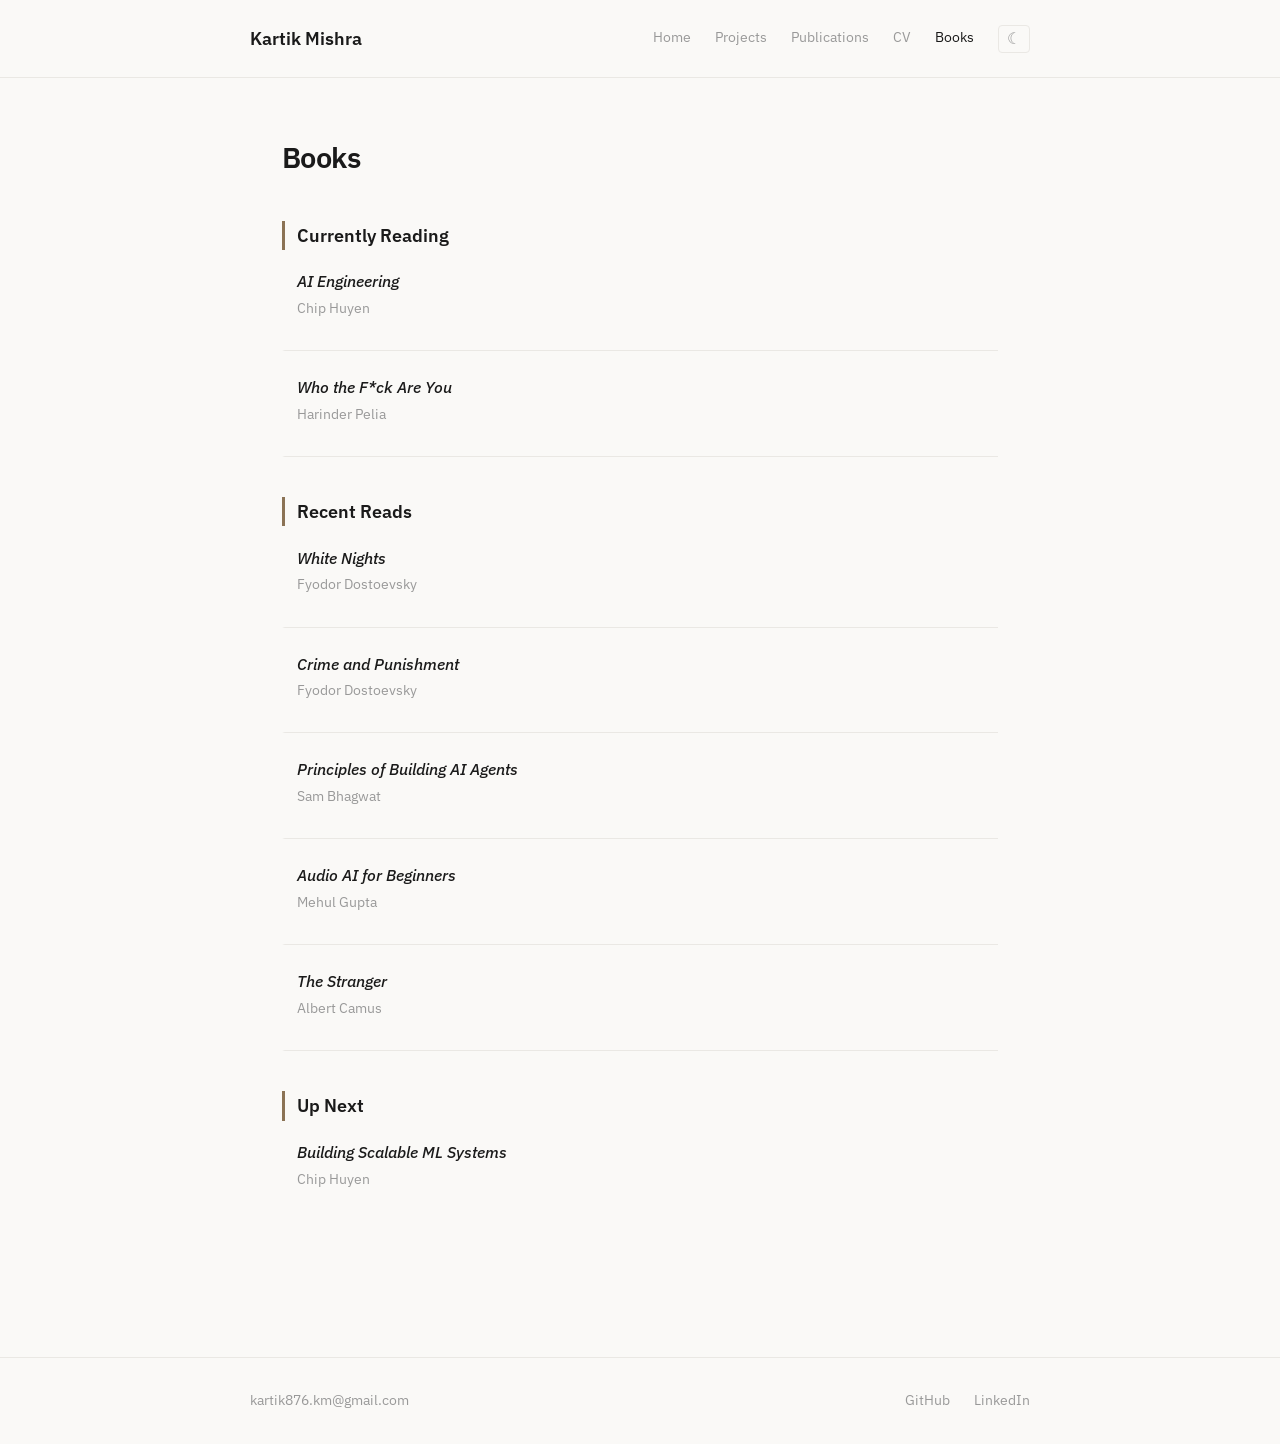
==== books.html @ c2f08d35 "Rebuild portfolio with Paper theme — minimal, clean design - Redesigned all pages with Paper theme (" ====
<!DOCTYPE html>
<html lang="en">
<head>
  <meta charset="UTF-8">
  <meta name="viewport" content="width=device-width, initial-scale=1.0">
  <title>Books - Kartik Mishra</title>
  <link rel="stylesheet" href="css/style.css">
  <link rel="preconnect" href="https://fonts.googleapis.com">
  <link rel="preconnect" href="https://fonts.gstatic.com" crossorigin>
  <link href="https://fonts.googleapis.com/css2?family=IBM+Plex+Sans:wght@300;400;500;600&display=swap" rel="stylesheet">
  <script src="js/main.js"></script>
</head>
<body>
  <header>
    <div class="header-content">
      <a href="index.html" class="logo">Kartik Mishra</a>
      <nav>
        <a href="index.html">Home</a>
        <a href="projects.html">Projects</a>
        <a href="publications.html">Publications</a>
        <a href="cv.html">CV</a>
        <a href="books.html" class="active">Books</a>
        <button class="theme-toggle" aria-label="Toggle dark mode"></button>
      </nav>
    </div>
  </header>

  <div class="container">
    <h1>Books</h1>

    <h2>Currently Reading</h2>
    <div class="book">
      <h3>AI Engineering</h3>
      <div class="author">Chip Huyen</div>
    </div>
    <div class="book">
      <h3>Who the F*ck Are You</h3>
      <div class="author">Harinder Pelia</div>
    </div>

    <h2>Recent Reads</h2>
    <div class="book">
      <h3>White Nights</h3>
      <div class="author">Fyodor Dostoevsky</div>
    </div>
    <div class="book">
      <h3>Crime and Punishment</h3>
      <div class="author">Fyodor Dostoevsky</div>
    </div>
    <div class="book">
      <h3>Principles of Building AI Agents</h3>
      <div class="author">Sam Bhagwat</div>
    </div>
    <div class="book">
      <h3>Audio AI for Beginners</h3>
      <div class="author">Mehul Gupta</div>
    </div>
    <div class="book">
      <h3>The Stranger</h3>
      <div class="author">Albert Camus</div>
    </div>

    <h2>Up Next</h2>
    <div class="book">
      <h3>Building Scalable ML Systems</h3>
      <div class="author">Chip Huyen</div>
    </div>
  </div>

  <footer>
    <div class="footer-content">
      <span>kartik876.km@gmail.com</span>
      <div class="footer-links">
        <a href="https://github.com/karmishhh/" target="_blank">GitHub</a>
        <a href="https://www.linkedin.com/in/kartik-mishra99/" target="_blank">LinkedIn</a>
      </div>
    </div>
  </footer>
</body>
</html>
---- css/style.css ----
/* ===== Paper Theme ===== */

:root {
  --bg: #faf9f7;
  --text: #1a1a1a;
  --text-secondary: #555;
  --text-muted: #999;
  --border: #eae8e4;
  --accent: #8b7355;
  --max-width: 780px;
}

[data-theme="dark"] {
  --bg: #1a1a1a;
  --text: #e0ddd8;
  --text-secondary: #aaa;
  --text-muted: #777;
  --border: #2e2e2e;
  --accent: #c4a882;
}

/* Reset */
*, *::before, *::after {
  margin: 0;
  padding: 0;
  box-sizing: border-box;
}

/* Base */
body {
  font-family: 'IBM Plex Sans', 'Inter', -apple-system, BlinkMacSystemFont, sans-serif;
  font-size: 16px;
  line-height: 1.6;
  color: var(--text);
  background: var(--bg);
  -webkit-font-smoothing: antialiased;
  transition: background 0.3s, color 0.3s;
}

/* Page transition */
.container {
  animation: fadeIn 0.4s ease-out;
}

@keyframes fadeIn {
  from { opacity: 0; transform: translateY(8px); }
  to { opacity: 1; transform: translateY(0); }
}

a {
  color: var(--text);
  text-decoration: underline;
  text-underline-offset: 3px;
  text-decoration-color: var(--border);
  transition: text-decoration-color 0.2s;
}

a:hover {
  text-decoration-color: var(--text);
}

/* Dark mode toggle */
.theme-toggle {
  background: none;
  border: 1px solid var(--border);
  color: var(--text-muted);
  cursor: pointer;
  font-size: 1rem;
  padding: 0.3rem 0.5rem;
  border-radius: 4px;
  line-height: 1;
  transition: all 0.2s;
}

.theme-toggle:hover {
  color: var(--text);
  border-color: var(--text-muted);
}

/* Header */
header {
  border-bottom: 1px solid var(--border);
  padding: 1.5rem 2rem;
  transition: border-color 0.3s;
}

.header-content {
  max-width: var(--max-width);
  margin: 0 auto;
  display: flex;
  justify-content: space-between;
  align-items: center;
}

.logo {
  font-size: 1.15rem;
  font-weight: 600;
  color: var(--text);
  text-decoration: none;
}

nav {
  display: flex;
  gap: 1.5rem;
}

nav a {
  color: var(--text-muted);
  text-decoration: none;
  font-size: 0.9rem;
  font-weight: 400;
  transition: color 0.2s;
}

nav a:hover,
nav a.active {
  color: var(--text);
}

/* Main Content */
.container {
  max-width: var(--max-width);
  margin: 0 auto;
  padding: 3.5rem 2rem 5rem;
}

/* Typography */
/* Hero intro */
.hero-intro {
  display: flex;
  align-items: center;
  gap: 1.5rem;
  margin-bottom: 2rem;
}

.profile-img {
  width: 80px;
  height: 80px;
  border-radius: 50%;
  object-fit: cover;
  filter: grayscale(15%);
  flex-shrink: 0;
  cursor: pointer;
  transition: filter 0.2s;
}

.profile-img:hover {
  filter: grayscale(0%);
}

.hero-intro h1 {
  margin-bottom: 0.15rem;
}

.hero-intro .subtitle {
  margin-bottom: 0;
}

@media (max-width: 600px) {
  .hero-intro {
    gap: 1rem;
  }

  .profile-img {
    width: 64px;
    height: 64px;
  }
}

h1 {
  font-size: 1.8rem;
  font-weight: 600;
  letter-spacing: -0.02em;
  margin-bottom: 0.4rem;
}

h2 {
  font-size: 1.15rem;
  font-weight: 600;
  margin-top: 2.5rem;
  margin-bottom: 1.2rem;
  color: var(--text);
  padding-left: 0.75rem;
  border-left: 3px solid var(--accent);
}

h3 {
  font-size: 1rem;
  font-weight: 500;
  margin-bottom: 0.2rem;
}

p {
  color: var(--text-secondary);
  font-size: 0.95rem;
  line-height: 1.75;
  margin-bottom: 1rem;
  max-width: 65ch;
}

.subtitle {
  font-size: 0.95rem;
  color: var(--text-muted);
  margin-bottom: 2rem;
  font-weight: 400;
}

/* Sections */
section {
  margin-bottom: 2rem;
}

/* Items (projects, publications, cv entries, books) */
.item {
  margin-bottom: 1.5rem;
  padding: 1rem;
  padding-left: 1rem;
  border-bottom: 1px solid var(--border);
  border-radius: 4px;
  transition: background 0.2s, border-left 0.2s;
  border-left: 3px solid transparent;
}

.item:hover {
  background: rgba(139, 115, 85, 0.04);
  border-left-color: var(--accent);
}

[data-theme="dark"] .item:hover {
  background: rgba(196, 168, 130, 0.06);
}

.item:last-child {
  border-bottom: none;
}

.item h3 a {
  text-decoration-color: #ccc;
}

.item h3 a:hover {
  text-decoration-color: var(--text);
}

.meta {
  font-size: 0.85rem;
  color: var(--text-muted);
  margin-bottom: 0.4rem;
}

.item p {
  font-size: 0.9rem;
  margin-bottom: 0;
}

.item-links {
  margin-top: 0.5rem;
  display: flex;
  gap: 1rem;
}

.item-links a {
  font-size: 0.85rem;
  color: var(--text-secondary);
}

/* Button */
.btn {
  display: inline-block;
  padding: 0.5rem 1.2rem;
  border: 1px solid #ccc;
  color: var(--text);
  text-decoration: none;
  font-size: 0.85rem;
  font-weight: 500;
  border-radius: 4px;
  transition: all 0.2s;
}

.btn:hover {
  background: var(--text);
  color: var(--bg);
  border-color: var(--text);
}

/* CV specifics */
.cv-section {
  margin-bottom: 2.5rem;
}

.cv-item {
  margin-bottom: 2rem;
}

.cv-item h3 {
  font-weight: 600;
}

.cv-item .institution {
  font-size: 0.9rem;
  color: var(--text-secondary);
  font-weight: 500;
}

.cv-item .date {
  font-size: 0.85rem;
  color: var(--text-muted);
  margin-bottom: 0.5rem;
}

.cv-item ul {
  padding-left: 1.2rem;
  margin-top: 0.4rem;
}

.cv-item li {
  font-size: 0.9rem;
  color: var(--text-secondary);
  margin-bottom: 0.3rem;
  line-height: 1.6;
}

.skills p {
  font-size: 0.9rem;
  margin-bottom: 0.5rem;
}

.skills strong {
  color: var(--text);
  font-weight: 500;
}

/* Books */
.book {
  margin-bottom: 1.5rem;
  padding-bottom: 1.5rem;
  border-bottom: 1px solid var(--border);
}

.book:last-child {
  border-bottom: none;
}

.book h3 {
  font-style: italic;
  font-weight: 500;
}

.book .author {
  font-size: 0.85rem;
  color: var(--text-muted);
  margin-bottom: 0.4rem;
}

.book p {
  font-size: 0.9rem;
  margin-bottom: 0;
}

/* Hobbies list */
.hobbies-list {
  list-style: none;
  padding: 0;
}

.hobbies-list li {
  font-size: 0.95rem;
  color: var(--text-secondary);
  margin-bottom: 0.75rem;
  padding-bottom: 0.75rem;
  border-bottom: 1px solid var(--border);
  line-height: 1.6;
}

.hobbies-list li:last-child {
  border-bottom: none;
}

.hobbies-list strong {
  color: var(--text);
  font-weight: 500;
}

/* Book hover */
.book {
  transition: border-left 0.2s, padding-left 0.2s;
  border-left: 3px solid transparent;
  padding-left: 0.75rem;
}

.book:hover {
  border-left-color: var(--accent);
}

/* Hobbies hover */
.hobbies-list li {
  transition: padding-left 0.2s, border-left 0.2s;
  border-left: 3px solid transparent;
  padding-left: 0.75rem;
}

.hobbies-list li:hover {
  border-left-color: var(--accent);
}

/* Lightbox */
.lightbox {
  display: none;
  position: fixed;
  inset: 0;
  z-index: 9999;
  background: rgba(0, 0, 0, 0.85);
  align-items: center;
  justify-content: center;
  cursor: pointer;
  opacity: 0;
  transition: opacity 0.3s;
}

.lightbox.active {
  display: flex;
  opacity: 1;
}

.lightbox img {
  max-width: 90vw;
  max-height: 90vh;
  border-radius: 8px;
  object-fit: contain;
}

/* Footer */
footer {
  border-top: 1px solid var(--border);
  padding: 2rem;
  margin-top: 2rem;
  transition: border-color 0.3s;
}

.footer-content {
  max-width: var(--max-width);
  margin: 0 auto;
  display: flex;
  justify-content: space-between;
  align-items: center;
  font-size: 0.85rem;
  color: var(--text-muted);
}

.footer-links {
  display: flex;
  gap: 1.5rem;
}

.footer-links a {
  color: var(--text-muted);
  text-decoration: none;
  transition: color 0.2s;
}

.footer-links a:hover {
  color: var(--text);
}

/* Responsive */
@media (max-width: 768px) {
  header {
    padding: 1.2rem 1.5rem;
  }

  .header-content {
    flex-direction: column;
    gap: 0.75rem;
    text-align: center;
  }

  nav {
    gap: 0.6rem 1rem;
    flex-wrap: wrap;
    justify-content: center;
  }

  nav a {
    font-size: 0.85rem;
  }

  .theme-toggle {
    font-size: 0.9rem;
    padding: 0.2rem 0.4rem;
  }

  .container {
    padding: 2rem 1.25rem 3rem;
  }

  h1 {
    font-size: 1.4rem;
  }

  h2 {
    font-size: 1.05rem;
    margin-top: 2rem;
  }

  p {
    font-size: 0.9rem;
  }

  .hero-intro {
    gap: 1rem;
  }

  .profile-img {
    width: 64px;
    height: 64px;
  }

  .item {
    padding: 0.75rem;
  }

  .footer-content {
    flex-direction: column;
    gap: 0.75rem;
    text-align: center;
  }

  .lightbox img {
    max-width: 95vw;
    max-height: 85vh;
    border-radius: 4px;
  }
}
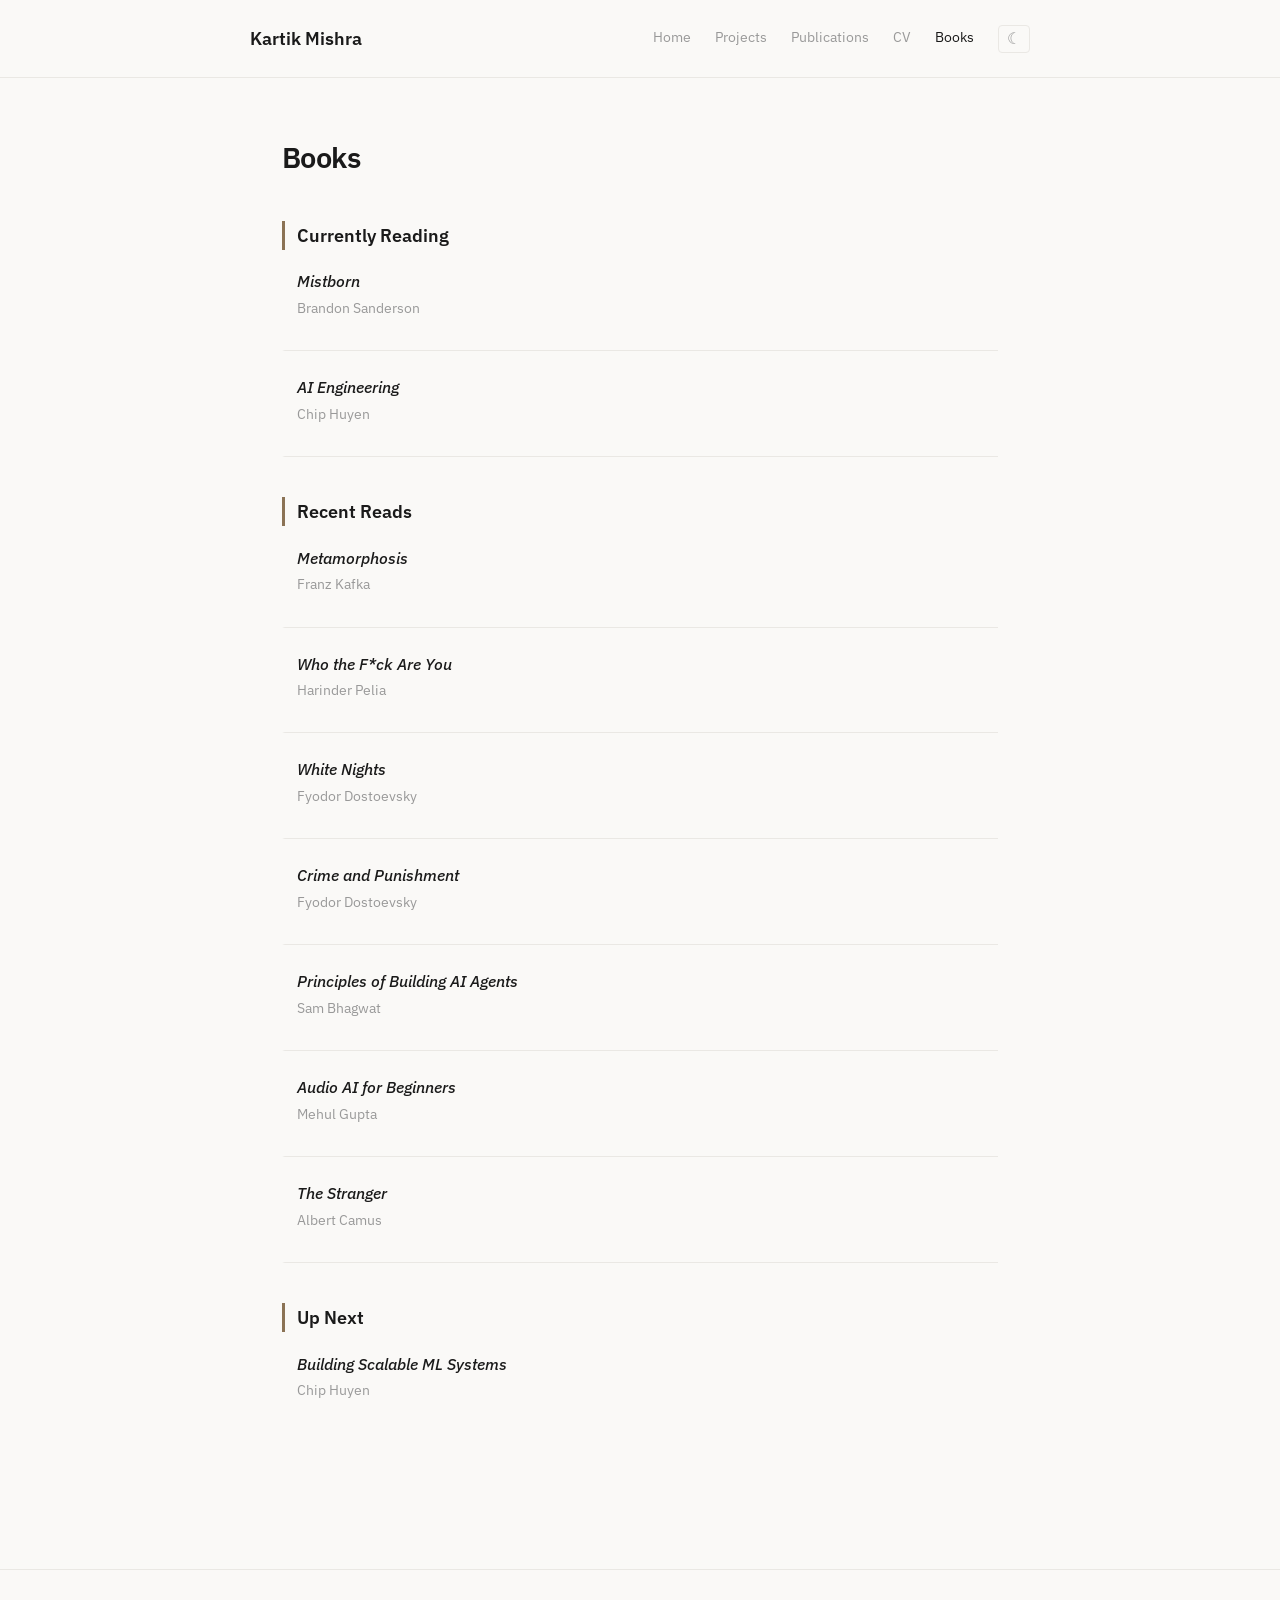
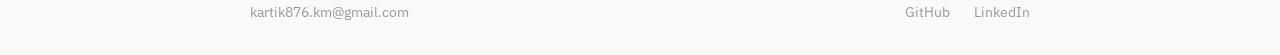
==== commit bec09817: "moreee changes" ====
--- a/books.html
+++ b/books.html
@@ -8,6 +8,7 @@
   <link rel="preconnect" href="https://fonts.googleapis.com">
   <link rel="preconnect" href="https://fonts.gstatic.com" crossorigin>
   <link href="https://fonts.googleapis.com/css2?family=IBM+Plex+Sans:wght@300;400;500;600&display=swap" rel="stylesheet">
+  <link rel="icon" type="image/png" href="images/portfolio.png">
   <script src="js/main.js"></script>
 </head>
 <body>
@@ -30,15 +31,24 @@
 
     <h2>Currently Reading</h2>
     <div class="book">
+      <h3>Mistborn</h3>
+      <div class="author">Brandon Sanderson</div>
+    </div>
+    <div class="book">
       <h3>AI Engineering</h3>
       <div class="author">Chip Huyen</div>
+    </div>
+
+
+    <h2>Recent Reads</h2>
+    <div class="book">
+      <h3>Metamorphosis</h3>
+      <div class="author">Franz Kafka</div>
     </div>
     <div class="book">
       <h3>Who the F*ck Are You</h3>
       <div class="author">Harinder Pelia</div>
     </div>
-
-    <h2>Recent Reads</h2>
     <div class="book">
       <h3>White Nights</h3>
       <div class="author">Fyodor Dostoevsky</div>
--- a/css/style.css
+++ b/css/style.css
@@ -300,6 +300,12 @@
   font-size: 0.9rem;
   color: var(--text-secondary);
   font-weight: 500;
+}
+
+.cv-item .company-desc {
+  font-size: 0.9rem;
+  color: var(--text-secondary);
+  font-style: italic;
 }
 
 .cv-item .date {
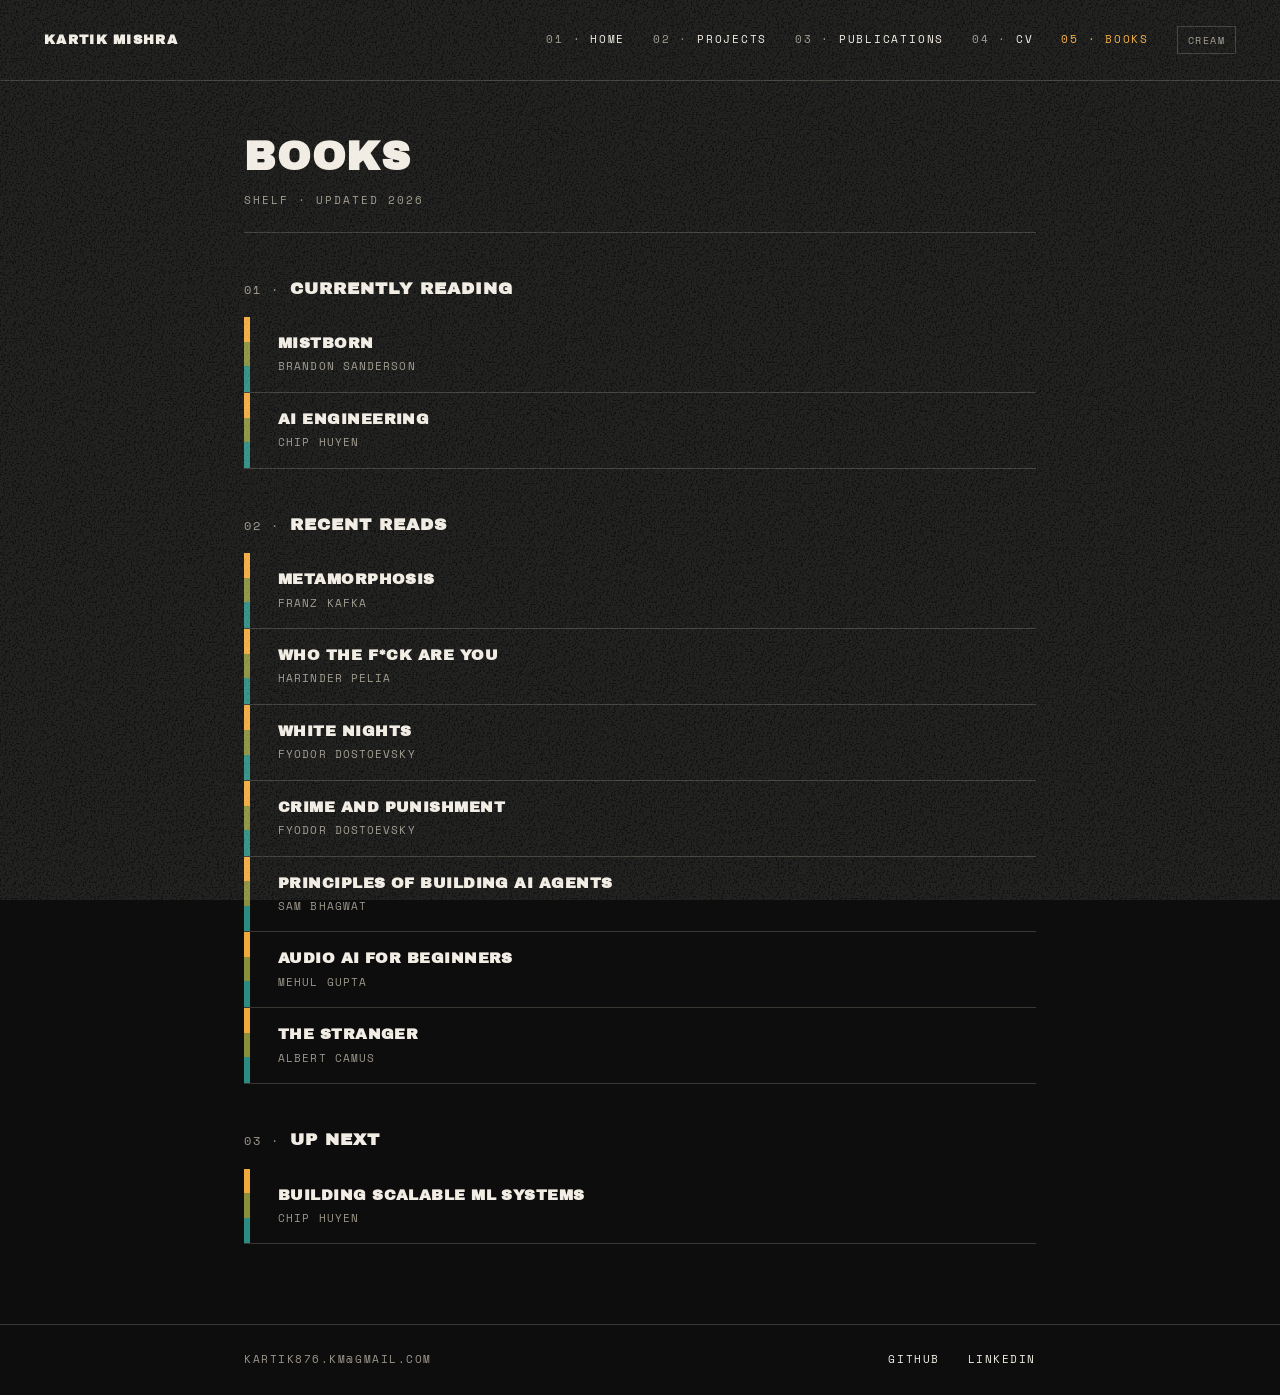
==== commit 066fb0b2: "Redesign site: warm-black analog theme with waveform masthead Rebuild the visual system around a war" ====
--- a/books.html
+++ b/books.html
@@ -4,10 +4,11 @@
   <meta charset="UTF-8">
   <meta name="viewport" content="width=device-width, initial-scale=1.0">
   <title>Books - Kartik Mishra</title>
+  <meta name="theme-color" content="#0D0D0D">
   <link rel="stylesheet" href="css/style.css">
   <link rel="preconnect" href="https://fonts.googleapis.com">
   <link rel="preconnect" href="https://fonts.gstatic.com" crossorigin>
-  <link href="https://fonts.googleapis.com/css2?family=IBM+Plex+Sans:wght@300;400;500;600&display=swap" rel="stylesheet">
+  <link href="https://fonts.googleapis.com/css2?family=Archivo+Black&family=IBM+Plex+Mono:ital,wght@0,400;0,500;0,600;0,700;1,400&family=Space+Mono:wght@400;700&display=swap" rel="stylesheet">
   <link rel="icon" type="image/png" href="images/portfolio.png">
   <script src="js/main.js"></script>
 </head>
@@ -21,13 +22,16 @@
         <a href="publications.html">Publications</a>
         <a href="cv.html">CV</a>
         <a href="books.html" class="active">Books</a>
-        <button class="theme-toggle" aria-label="Toggle dark mode"></button>
+        <button class="theme-toggle" aria-label="Toggle colour scheme"></button>
       </nav>
     </div>
   </header>
 
   <div class="container">
-    <h1>Books</h1>
+    <div class="page-head">
+      <h1>Books</h1>
+      <div class="subtitle">Shelf &middot; updated 2026</div>
+    </div>
 
     <h2>Currently Reading</h2>
     <div class="book">
@@ -38,7 +42,6 @@
       <h3>AI Engineering</h3>
       <div class="author">Chip Huyen</div>
     </div>
-
 
     <h2>Recent Reads</h2>
     <div class="book">
@@ -86,5 +89,7 @@
       </div>
     </div>
   </footer>
+
+  <div class="grain" aria-hidden="true"></div>
 </body>
 </html>
--- a/css/style.css
+++ b/css/style.css
@@ -1,22 +1,41 @@
-/* ===== Paper Theme ===== */
+/* ===== Analog print theme ===== */
 
 :root {
-  --bg: #faf9f7;
-  --text: #1a1a1a;
-  --text-secondary: #555;
-  --text-muted: #999;
-  --border: #eae8e4;
-  --accent: #8b7355;
-  --max-width: 780px;
-}
-
-[data-theme="dark"] {
-  --bg: #1a1a1a;
-  --text: #e0ddd8;
-  --text-secondary: #aaa;
-  --text-muted: #777;
-  --border: #2e2e2e;
-  --accent: #c4a882;
+  /* Stripe band */
+  --stripe-orange: #e86a2b;
+  --stripe-red: #d93a2b;
+  --stripe-amber: #f2a93b;
+  --stripe-olive: #8a8f3c;
+  --stripe-teal: #2a8c82;
+
+  /* Type */
+  --font-display: "Archivo Black", "Orbitron", "Michroma", sans-serif;
+  --font-body: "IBM Plex Mono", "Courier New", monospace;
+  --font-mono: "Space Mono", "Courier New", monospace;
+
+  /* Ground — warm black */
+  --ground: #0d0d0d;
+  --panel: #1a1a18;
+  --ink: #f2ede4;
+  --ink-2: #9c968a;
+  --hairline: #3a3733;
+  --link: #f2a93b;
+  --link-hover: #e86a2b;
+
+  --grain-opacity: 0.09;
+  --max-width: 880px;
+}
+
+[data-theme="light"] {
+  --ground: #f2ede4;
+  --panel: #ece5d8;
+  --ink: #0d0d0d;
+  --ink-2: #6e685d;
+  --hairline: #c2baa9;
+  --link: #d93a2b;
+  --link-hover: #e86a2b;
+
+  --grain-opacity: 0.04;
 }
 
 /* Reset */
@@ -26,401 +45,788 @@
   box-sizing: border-box;
 }
 
-/* Base */
+html {
+  background: var(--ground);
+}
+
 body {
-  font-family: 'IBM Plex Sans', 'Inter', -apple-system, BlinkMacSystemFont, sans-serif;
+  position: relative;
+  min-height: 100vh;
+  background: var(--ground);
+  color: var(--ink);
+  font-family: var(--font-body);
   font-size: 16px;
   line-height: 1.6;
-  color: var(--text);
-  background: var(--bg);
   -webkit-font-smoothing: antialiased;
-  transition: background 0.3s, color 0.3s;
-}
-
-/* Page transition */
-.container {
-  animation: fadeIn 0.4s ease-out;
-}
-
-@keyframes fadeIn {
-  from { opacity: 0; transform: translateY(8px); }
-  to { opacity: 1; transform: translateY(0); }
 }
 
 a {
-  color: var(--text);
-  text-decoration: underline;
-  text-underline-offset: 3px;
-  text-decoration-color: var(--border);
-  transition: text-decoration-color 0.2s;
+  color: var(--link);
+  text-decoration: none;
+  transition: color 0.12s steps(2);
 }
 
 a:hover {
-  text-decoration-color: var(--text);
-}
-
-/* Dark mode toggle */
-.theme-toggle {
-  background: none;
-  border: 1px solid var(--border);
-  color: var(--text-muted);
-  cursor: pointer;
-  font-size: 1rem;
-  padding: 0.3rem 0.5rem;
-  border-radius: 4px;
-  line-height: 1;
-  transition: all 0.2s;
-}
-
-.theme-toggle:hover {
-  color: var(--text);
-  border-color: var(--text-muted);
-}
-
-/* Header */
+  color: var(--link-hover);
+}
+
+/* ===== Film grain ===== */
+.grain {
+  position: fixed;
+  inset: 0;
+  z-index: 40;
+  pointer-events: none;
+  opacity: var(--grain-opacity);
+  background-image:
+    url("data:image/svg+xml,%3Csvg xmlns='http://www.w3.org/2000/svg' width='280' height='280'%3E%3Cfilter id='s'%3E%3CfeTurbulence type='fractalNoise' baseFrequency='0.55' numOctaves='2' stitchTiles='stitch'/%3E%3CfeColorMatrix values='0 0 0 0 1  0 0 0 0 0.97  0 0 0 0 0.9  4 4 4 -9.5 0'/%3E%3C/filter%3E%3Crect width='100%25' height='100%25' filter='url(%23s)'/%3E%3C/svg%3E"),
+    url("data:image/svg+xml,%3Csvg xmlns='http://www.w3.org/2000/svg' width='220' height='220'%3E%3Cfilter id='n'%3E%3CfeTurbulence type='fractalNoise' baseFrequency='0.9' numOctaves='2' stitchTiles='stitch'/%3E%3C/filter%3E%3Crect width='100%25' height='100%25' filter='url(%23n)'/%3E%3C/svg%3E");
+  animation: static 0.9s steps(1) infinite;
+}
+
+@keyframes static {
+  0%   { background-position: 0 0, 0 0; }
+  12%  { background-position: -140px 90px, 60px -40px; }
+  25%  { background-position: 90px -160px, -110px 70px; }
+  37%  { background-position: -60px -70px, 130px 110px; }
+  50%  { background-position: 170px 40px, -50px -130px; }
+  62%  { background-position: -100px 150px, 90px 30px; }
+  75%  { background-position: 40px -110px, -140px -80px; }
+  87%  { background-position: -170px -30px, 30px 140px; }
+}
+
+@media (prefers-reduced-motion: reduce) {
+  .grain { animation: none; }
+}
+
+/* ===== Header / nav ===== */
 header {
-  border-bottom: 1px solid var(--border);
-  padding: 1.5rem 2rem;
-  transition: border-color 0.3s;
+  border-bottom: 1px solid var(--hairline);
 }
 
 .header-content {
-  max-width: var(--max-width);
-  margin: 0 auto;
   display: flex;
   justify-content: space-between;
   align-items: center;
+  gap: 32px;
+  padding: 26px 44px;
+  font-family: var(--font-mono);
+  font-size: 11px;
+  letter-spacing: 0.16em;
+  text-transform: uppercase;
 }
 
 .logo {
-  font-size: 1.15rem;
-  font-weight: 600;
-  color: var(--text);
-  text-decoration: none;
-}
-
-nav {
+  color: var(--ink);
+  font-family: var(--font-display);
+  font-size: 13px;
+  font-weight: 800;
+  letter-spacing: 0.1em;
+  text-transform: uppercase;
+  white-space: nowrap;
+}
+
+.logo:hover {
+  color: var(--link-hover);
+}
+
+.header-content nav {
   display: flex;
-  gap: 1.5rem;
-}
-
-nav a {
-  color: var(--text-muted);
-  text-decoration: none;
-  font-size: 0.9rem;
-  font-weight: 400;
-  transition: color 0.2s;
-}
-
-nav a:hover,
-nav a.active {
-  color: var(--text);
-}
-
-/* Main Content */
+  align-items: center;
+  gap: 28px;
+  counter-reset: navitem;
+}
+
+.header-content nav a {
+  color: var(--ink);
+  white-space: nowrap;
+}
+
+.header-content nav a::before {
+  counter-increment: navitem;
+  content: counter(navitem, decimal-leading-zero) "\00a0\00b7\00a0";
+  color: var(--ink-2);
+}
+
+.header-content nav a:hover,
+.header-content nav a.active {
+  color: var(--link);
+}
+
+.header-content nav a.active::before {
+  color: var(--link);
+}
+
+/* Theme toggle */
+.theme-toggle {
+  min-height: 28px;
+  padding: 0 10px;
+  border: 1px solid var(--hairline);
+  background: transparent;
+  color: var(--ink-2);
+  font-family: var(--font-mono);
+  font-size: 10px;
+  letter-spacing: 0.14em;
+  text-transform: uppercase;
+  cursor: pointer;
+  transition: background 0.12s steps(2), color 0.12s steps(2), border-color 0.12s steps(2);
+}
+
+.theme-toggle:hover {
+  background: var(--stripe-orange);
+  border-color: var(--stripe-orange);
+  color: #0d0d0d;
+}
+
+/* ===== Container ===== */
 .container {
   max-width: var(--max-width);
   margin: 0 auto;
-  padding: 3.5rem 2rem 5rem;
-}
-
-/* Typography */
-/* Hero intro */
-.hero-intro {
+  padding: 54px 44px 80px;
+  counter-reset: section;
+  animation: fadeIn 0.4s steps(6);
+}
+
+@keyframes fadeIn {
+  from { opacity: 0; }
+  to   { opacity: 1; }
+}
+
+/* ===== Home: masthead ===== */
+.masthead {
+  margin-bottom: 52px;
+}
+
+.masthead__top {
   display: flex;
+  justify-content: space-between;
+  align-items: flex-end;
+  gap: 32px;
+  margin-bottom: 26px;
+}
+
+.masthead h1 {
+  font-size: clamp(44px, 7.4vw, 88px);
+  line-height: 0.92;
+  letter-spacing: 0.01em;
+}
+
+/* Photo as a halftoned contact-sheet plate */
+.plate {
+  position: relative;
+  flex: none;
+  width: 146px;
+  height: 146px;
+  overflow: hidden;
+  border: 1px solid var(--hairline);
+  background: var(--panel);
+  transition: border-color 0.12s steps(2);
+}
+
+.plate:hover {
+  border-color: var(--stripe-orange);
+}
+
+.profile-img {
+  display: block;
+  width: 100%;
+  height: 100%;
+  object-fit: cover;
+  cursor: pointer;
+  filter: grayscale(1) contrast(1.15);
+  transition: filter 0.12s steps(2);
+}
+
+.plate:hover .profile-img {
+  filter: grayscale(0) contrast(1.05);
+}
+
+.plate__halftone {
+  position: absolute;
+  inset: 0;
+  pointer-events: none;
+  opacity: 0.26;
+  background-image: radial-gradient(var(--ground) 24%, transparent 25%);
+  background-size: 5px 5px;
+}
+
+/* Speech waveform — amplitude mapped to the palette */
+.wave {
+  position: relative;
+  height: 108px;
+  border-top: 1px solid var(--hairline);
+  border-bottom: 1px solid var(--hairline);
+  overflow: hidden;
+}
+
+.wave svg {
+  display: block;
+  width: 100%;
+  height: 100%;
+}
+
+.wave__head {
+  position: absolute;
+  top: 0;
+  bottom: 0;
+  width: 1px;
+  background: var(--ink);
+  opacity: 0.55;
+  animation: scrub 9s steps(56) infinite;
+}
+
+.wave__head::before {
+  content: "";
+  position: absolute;
+  top: 0;
+  left: -3px;
+  border-left: 3.5px solid transparent;
+  border-right: 3.5px solid transparent;
+  border-top: 5px solid var(--ink);
+}
+
+@keyframes scrub {
+  from { left: 0; }
+  to   { left: 100%; }
+}
+
+@media (prefers-reduced-motion: reduce) {
+  .wave__head { animation: none; left: 32%; }
+}
+
+.wave__caption {
+  display: flex;
+  flex-wrap: wrap;
+  justify-content: space-between;
+  gap: 6px 24px;
+  margin-top: 10px;
+  font-family: var(--font-mono);
+  font-size: 10px;
+  letter-spacing: 0.16em;
+  text-transform: uppercase;
+  color: var(--ink-2);
+}
+
+/* Spec sheet */
+.spec {
+  margin-top: 30px;
+  border-top: 1px solid var(--hairline);
+}
+
+.spec__row {
+  display: flex;
+  align-items: baseline;
+  gap: 24px;
+  padding: 13px 0;
+  border-bottom: 1px solid var(--hairline);
+}
+
+.spec dt {
+  flex: 0 0 108px;
+  font-family: var(--font-mono);
+  font-size: 10px;
+  letter-spacing: 0.18em;
+  text-transform: uppercase;
+  color: var(--ink-2);
+  transition: color 0.12s steps(2);
+}
+
+.spec__row:hover dt {
+  color: var(--stripe-orange);
+}
+
+.spec dd {
+  flex: 1;
+  min-width: 0;
+  font-size: 14px;
+  line-height: 1.5;
+  color: var(--ink);
+}
+
+.spec dd .sep {
+  color: var(--hairline);
+  margin: 0 8px;
+}
+
+/* ===== Typography ===== */
+h1 {
+  font-family: var(--font-display);
+  font-weight: 800;
+  font-size: clamp(26px, 3.4vw, 40px);
+  line-height: 1.08;
+  letter-spacing: 0.045em;
+  text-transform: uppercase;
+  color: var(--ink);
+}
+
+.page-head {
+  margin-bottom: 34px;
+  padding-bottom: 22px;
+  border-bottom: 1px solid var(--hairline);
+}
+
+.page-head .subtitle {
+  margin-top: 14px;
+  font-family: var(--font-mono);
+  font-size: 11px;
+  letter-spacing: 0.18em;
+  text-transform: uppercase;
+  color: var(--ink-2);
+}
+
+h2 {
+  margin: 46px 0 18px;
+  font-family: var(--font-display);
+  font-weight: 800;
+  font-size: 17px;
+  line-height: 1.2;
+  letter-spacing: 0.06em;
+  text-transform: uppercase;
+  color: var(--ink);
+}
+
+h2::before {
+  counter-increment: section;
+  content: counter(section, decimal-leading-zero) "\00a0\00b7\00a0";
+  font-family: var(--font-mono);
+  font-size: 12px;
+  font-weight: 400;
+  letter-spacing: 0.18em;
+  color: var(--ink-2);
+}
+
+h3 {
+  font-family: var(--font-display);
+  font-weight: 800;
+  font-size: 15px;
+  line-height: 1.35;
+  letter-spacing: 0.03em;
+  text-transform: uppercase;
+  color: var(--ink);
+}
+
+p {
+  font-size: 15px;
+  line-height: 1.7;
+  color: var(--ink);
+  margin-bottom: 16px;
+  max-width: 66ch;
+}
+
+.container > p {
+  color: var(--ink-2);
+}
+
+.container > p strong,
+p strong {
+  color: var(--ink);
+  font-weight: 600;
+}
+
+.subtitle {
+  font-size: 15px;
+  color: var(--ink-2);
+}
+
+section {
+  margin-bottom: 8px;
+}
+
+/* ===== Track rows (publications, projects) ===== */
+.item {
+  position: relative;
+  display: flex;
+  align-items: baseline;
+  gap: 20px;
+  padding: 18px 0 18px 34px;
+  border-bottom: 1px solid var(--hairline);
+  counter-increment: track;
+}
+
+.item::before {
+  content: "";
+  position: absolute;
+  left: 0;
+  top: 0;
+  bottom: 0;
+  width: 6px;
+  background: linear-gradient(
+    to bottom,
+    var(--stripe-orange) 0 20%,
+    var(--stripe-red) 20% 40%,
+    var(--stripe-amber) 40% 60%,
+    var(--stripe-olive) 60% 80%,
+    var(--stripe-teal) 80% 100%
+  );
+  transition: width 0.12s steps(3);
+}
+
+.item:hover::before {
+  width: 22px;
+}
+
+.item::after {
+  content: counter(track, decimal-leading-zero);
+  position: absolute;
+  left: 0;
+  top: -9px;
+  font-family: var(--font-mono);
+  font-size: 10px;
+  letter-spacing: 0.08em;
+  color: var(--ink-2);
+  opacity: 0;
+}
+
+.item h3 {
+  flex: 1;
+  min-width: 0;
+  transition: color 0.12s steps(2);
+}
+
+.item h3 a {
+  color: inherit;
+}
+
+.item:hover h3,
+.item:hover h3 a {
+  color: var(--link);
+}
+
+.item .meta {
+  flex: none;
+  margin-left: auto;
+  font-family: var(--font-mono);
+  font-size: 11px;
+  letter-spacing: 0.08em;
+  text-transform: uppercase;
+  color: var(--ink-2);
+  white-space: nowrap;
+}
+
+.item p {
+  flex-basis: 100%;
+  font-size: 13px;
+  line-height: 1.55;
+  color: var(--ink-2);
+  margin: 0;
+  max-width: 62ch;
+}
+
+.item-links {
+  flex-basis: 100%;
+  display: flex;
+  gap: 18px;
+  margin-top: 4px;
+  font-family: var(--font-mono);
+  font-size: 11px;
+  letter-spacing: 0.08em;
+  text-transform: uppercase;
+}
+
+.meta {
+  font-family: var(--font-mono);
+  font-size: 11px;
+  letter-spacing: 0.08em;
+  text-transform: uppercase;
+  color: var(--ink-2);
+}
+
+/* Counter scope for track rows */
+.container {
+  counter-reset: section track;
+}
+
+/* ===== Buttons ===== */
+.btn {
+  display: inline-flex;
   align-items: center;
-  gap: 1.5rem;
-  margin-bottom: 2rem;
-}
-
-.profile-img {
-  width: 80px;
-  height: 80px;
-  border-radius: 50%;
-  object-fit: cover;
-  filter: grayscale(15%);
-  flex-shrink: 0;
+  justify-content: center;
+  min-height: 42px;
+  padding: 0 22px;
+  border: 1px solid var(--hairline);
+  background: transparent;
+  color: var(--ink);
+  font-family: var(--font-mono);
+  font-size: 11px;
+  font-weight: 700;
+  letter-spacing: 0.14em;
+  text-transform: uppercase;
   cursor: pointer;
-  transition: filter 0.2s;
-}
-
-.profile-img:hover {
-  filter: grayscale(0%);
-}
-
-.hero-intro h1 {
-  margin-bottom: 0.15rem;
-}
-
-.hero-intro .subtitle {
+  transition: background 0.12s steps(2), color 0.12s steps(2), border-color 0.12s steps(2);
+}
+
+.btn:hover {
+  background: var(--stripe-orange);
+  border-color: var(--stripe-orange);
+  color: #0d0d0d;
+}
+
+/* ===== CV ===== */
+.cv-doc-actions {
+  display: flex;
+  justify-content: flex-end;
+  margin-bottom: 22px;
+}
+
+.cv-doc-header {
+  text-align: center;
+  margin-bottom: 40px;
+  padding-bottom: 26px;
+  border-bottom: 1px solid var(--hairline);
+}
+
+.cv-name {
+  font-family: var(--font-display);
+  font-size: clamp(26px, 3.4vw, 40px);
+  font-weight: 800;
+  letter-spacing: 0.06em;
+  line-height: 1.1;
+  text-transform: uppercase;
+  margin-bottom: 14px;
+}
+
+.cv-contact {
+  font-family: var(--font-mono);
+  font-size: 11px;
+  letter-spacing: 0.12em;
+  text-transform: uppercase;
+  color: var(--ink-2);
+  line-height: 1.9;
+}
+
+.cv-contact a {
+  color: var(--ink);
+}
+
+.cv-contact a:hover {
+  color: var(--link-hover);
+}
+
+.cv-contact .sep {
+  color: var(--hairline);
+  margin: 0 0.5rem;
+}
+
+.cv-section {
+  margin-bottom: 26px;
+}
+
+.cv-summary p {
+  font-size: 14px;
+  line-height: 1.7;
+  color: var(--ink-2);
+  max-width: none;
   margin-bottom: 0;
 }
 
-@media (max-width: 600px) {
-  .hero-intro {
-    gap: 1rem;
-  }
-
-  .profile-img {
-    width: 64px;
-    height: 64px;
-  }
-}
-
-h1 {
-  font-size: 1.8rem;
+.cv-item {
+  margin-bottom: 26px;
+  padding-left: 20px;
+  border-left: 3px solid var(--hairline);
+  transition: border-color 0.12s steps(2);
+}
+
+.cv-item:hover {
+  border-left-color: var(--stripe-orange);
+}
+
+.cv-item-row {
+  display: flex;
+  justify-content: space-between;
+  align-items: baseline;
+  gap: 20px;
+  margin-bottom: 4px;
+}
+
+.cv-item-company,
+.cv-item-institution {
+  font-family: var(--font-display);
+  font-weight: 800;
+  font-size: 15px;
+  letter-spacing: 0.04em;
+  text-transform: uppercase;
+  color: var(--ink);
+}
+
+.cv-item-location,
+.cv-item-meta {
+  font-family: var(--font-mono);
+  font-size: 11px;
+  letter-spacing: 0.1em;
+  text-transform: uppercase;
+  color: var(--ink-2);
+  text-align: right;
+  white-space: nowrap;
+}
+
+.cv-item-role {
+  font-size: 14px;
+  color: var(--link);
+}
+
+.cv-item ul {
+  list-style: none;
+  margin-top: 12px;
+}
+
+.cv-item li {
+  position: relative;
+  font-size: 13.5px;
+  line-height: 1.65;
+  color: var(--ink-2);
+  margin-bottom: 9px;
+  padding-left: 18px;
+}
+
+.cv-item li::before {
+  content: "\25b8";
+  position: absolute;
+  left: 0;
+  color: var(--stripe-orange);
+}
+
+.cv-item li strong {
+  color: var(--ink);
   font-weight: 600;
-  letter-spacing: -0.02em;
-  margin-bottom: 0.4rem;
-}
-
-h2 {
-  font-size: 1.15rem;
-  font-weight: 600;
-  margin-top: 2.5rem;
-  margin-bottom: 1.2rem;
-  color: var(--text);
-  padding-left: 0.75rem;
-  border-left: 3px solid var(--accent);
-}
-
-h3 {
-  font-size: 1rem;
-  font-weight: 500;
-  margin-bottom: 0.2rem;
-}
-
-p {
-  color: var(--text-secondary);
-  font-size: 0.95rem;
-  line-height: 1.75;
-  margin-bottom: 1rem;
-  max-width: 65ch;
-}
-
-.subtitle {
-  font-size: 0.95rem;
-  color: var(--text-muted);
-  margin-bottom: 2rem;
-  font-weight: 400;
-}
-
-/* Sections */
-section {
-  margin-bottom: 2rem;
-}
-
-/* Items (projects, publications, cv entries, books) */
-.item {
-  margin-bottom: 1.5rem;
-  padding: 1rem;
-  padding-left: 1rem;
-  border-bottom: 1px solid var(--border);
-  border-radius: 4px;
-  transition: background 0.2s, border-left 0.2s;
-  border-left: 3px solid transparent;
-}
-
-.item:hover {
-  background: rgba(139, 115, 85, 0.04);
-  border-left-color: var(--accent);
-}
-
-[data-theme="dark"] .item:hover {
-  background: rgba(196, 168, 130, 0.06);
-}
-
-.item:last-child {
-  border-bottom: none;
-}
-
-.item h3 a {
-  text-decoration-color: #ccc;
-}
-
-.item h3 a:hover {
-  text-decoration-color: var(--text);
-}
-
-.meta {
-  font-size: 0.85rem;
-  color: var(--text-muted);
-  margin-bottom: 0.4rem;
-}
-
-.item p {
-  font-size: 0.9rem;
+}
+
+.cv-extra-item {
+  margin-bottom: 14px;
+  padding-left: 20px;
+  border-left: 3px solid var(--hairline);
+  transition: border-color 0.12s steps(2);
+}
+
+.cv-extra-item:hover {
+  border-left-color: var(--stripe-teal);
+}
+
+.cv-extra-item p {
+  font-size: 13.5px;
+  line-height: 1.6;
+  color: var(--ink-2);
   margin-bottom: 0;
 }
 
-.item-links {
-  margin-top: 0.5rem;
-  display: flex;
-  gap: 1rem;
-}
-
-.item-links a {
-  font-size: 0.85rem;
-  color: var(--text-secondary);
-}
-
-/* Button */
-.btn {
+.cv-extra-item strong {
+  font-family: var(--font-display);
+  font-weight: 800;
+  font-size: 13px;
+  letter-spacing: 0.03em;
+  text-transform: uppercase;
+  color: var(--ink);
+}
+
+.skills p {
+  font-size: 13.5px;
+  line-height: 1.7;
+  color: var(--ink-2);
+  margin-bottom: 10px;
+  max-width: none;
+}
+
+.skills strong {
   display: inline-block;
-  padding: 0.5rem 1.2rem;
-  border: 1px solid #ccc;
-  color: var(--text);
-  text-decoration: none;
-  font-size: 0.85rem;
-  font-weight: 500;
-  border-radius: 4px;
-  transition: all 0.2s;
-}
-
-.btn:hover {
-  background: var(--text);
-  color: var(--bg);
-  border-color: var(--text);
-}
-
-/* CV specifics */
-.cv-section {
-  margin-bottom: 2.5rem;
-}
-
-.cv-item {
-  margin-bottom: 2rem;
-}
-
-.cv-item h3 {
-  font-weight: 600;
-}
-
-.cv-item .institution {
-  font-size: 0.9rem;
-  color: var(--text-secondary);
-  font-weight: 500;
-}
-
-.cv-item .company-desc {
-  font-size: 0.9rem;
-  color: var(--text-secondary);
-  font-style: italic;
-}
-
-.cv-item .date {
-  font-size: 0.85rem;
-  color: var(--text-muted);
-  margin-bottom: 0.5rem;
-}
-
-.cv-item ul {
-  padding-left: 1.2rem;
-  margin-top: 0.4rem;
-}
-
-.cv-item li {
-  font-size: 0.9rem;
-  color: var(--text-secondary);
-  margin-bottom: 0.3rem;
-  line-height: 1.6;
-}
-
-.skills p {
-  font-size: 0.9rem;
-  margin-bottom: 0.5rem;
-}
-
-.skills strong {
-  color: var(--text);
-  font-weight: 500;
-}
-
-/* Books */
+  min-width: 190px;
+  font-family: var(--font-mono);
+  font-size: 10px;
+  font-weight: 700;
+  letter-spacing: 0.14em;
+  text-transform: uppercase;
+  color: var(--ink);
+}
+
+/* CV publications inherit the track look */
+.cv-publications .item h3 {
+  font-size: 13.5px;
+}
+
+/* ===== Books ===== */
 .book {
-  margin-bottom: 1.5rem;
-  padding-bottom: 1.5rem;
-  border-bottom: 1px solid var(--border);
-}
-
-.book:last-child {
-  border-bottom: none;
+  position: relative;
+  padding: 16px 0 16px 34px;
+  border-bottom: 1px solid var(--hairline);
+}
+
+.book::before {
+  content: "";
+  position: absolute;
+  left: 0;
+  top: 0;
+  bottom: 0;
+  width: 6px;
+  background: linear-gradient(
+    to bottom,
+    var(--stripe-amber) 0 33%,
+    var(--stripe-olive) 33% 66%,
+    var(--stripe-teal) 66% 100%
+  );
+  transition: width 0.12s steps(3);
+}
+
+.book:hover::before {
+  width: 22px;
 }
 
 .book h3 {
-  font-style: italic;
-  font-weight: 500;
+  transition: color 0.12s steps(2);
+}
+
+.book:hover h3 {
+  color: var(--link);
 }
 
 .book .author {
-  font-size: 0.85rem;
-  color: var(--text-muted);
-  margin-bottom: 0.4rem;
+  margin-top: 5px;
+  font-family: var(--font-mono);
+  font-size: 11px;
+  letter-spacing: 0.1em;
+  text-transform: uppercase;
+  color: var(--ink-2);
 }
 
 .book p {
-  font-size: 0.9rem;
+  margin-top: 6px;
+  font-size: 13px;
+  color: var(--ink-2);
   margin-bottom: 0;
 }
 
-/* Hobbies list */
+/* ===== Hobbies ===== */
 .hobbies-list {
   list-style: none;
-  padding: 0;
 }
 
 .hobbies-list li {
-  font-size: 0.95rem;
-  color: var(--text-secondary);
-  margin-bottom: 0.75rem;
-  padding-bottom: 0.75rem;
-  border-bottom: 1px solid var(--border);
-  line-height: 1.6;
-}
-
-.hobbies-list li:last-child {
-  border-bottom: none;
+  font-size: 14px;
+  line-height: 1.65;
+  color: var(--ink-2);
+  padding: 12px 0 12px 20px;
+  border-bottom: 1px solid var(--hairline);
+  border-left: 3px solid transparent;
+  transition: border-color 0.12s steps(2);
+}
+
+.hobbies-list li:hover {
+  border-left-color: var(--stripe-orange);
 }
 
 .hobbies-list strong {
-  color: var(--text);
-  font-weight: 500;
-}
-
-/* Book hover */
-.book {
-  transition: border-left 0.2s, padding-left 0.2s;
-  border-left: 3px solid transparent;
-  padding-left: 0.75rem;
-}
-
-.book:hover {
-  border-left-color: var(--accent);
-}
-
-/* Hobbies hover */
-.hobbies-list li {
-  transition: padding-left 0.2s, border-left 0.2s;
-  border-left: 3px solid transparent;
-  padding-left: 0.75rem;
-}
-
-.hobbies-list li:hover {
-  border-left-color: var(--accent);
-}
-
-/* Lightbox */
+  color: var(--ink);
+  font-weight: 600;
+}
+
+/* ===== Lightbox ===== */
 .lightbox {
   display: none;
   position: fixed;
   inset: 0;
   z-index: 9999;
-  background: rgba(0, 0, 0, 0.85);
+  background: rgba(13, 13, 13, 0.94);
   align-items: center;
   justify-content: center;
   cursor: pointer;
   opacity: 0;
-  transition: opacity 0.3s;
+  transition: opacity 0.2s steps(4);
 }
 
 .lightbox.active {
@@ -429,18 +835,15 @@
 }
 
 .lightbox img {
-  max-width: 90vw;
-  max-height: 90vh;
-  border-radius: 8px;
+  max-width: 88vw;
+  max-height: 88vh;
   object-fit: contain;
-}
-
-/* Footer */
+  border: 1px solid var(--hairline);
+}
+
+/* ===== Footer ===== */
 footer {
-  border-top: 1px solid var(--border);
-  padding: 2rem;
-  margin-top: 2rem;
-  transition: border-color 0.3s;
+  border-top: 1px solid var(--hairline);
 }
 
 .footer-content {
@@ -449,91 +852,410 @@
   display: flex;
   justify-content: space-between;
   align-items: center;
-  font-size: 0.85rem;
-  color: var(--text-muted);
+  gap: 20px;
+  padding: 26px 44px;
+  font-family: var(--font-mono);
+  font-size: 11px;
+  letter-spacing: 0.14em;
+  text-transform: uppercase;
+  color: var(--ink-2);
 }
 
 .footer-links {
   display: flex;
-  gap: 1.5rem;
+  gap: 28px;
 }
 
 .footer-links a {
-  color: var(--text-muted);
-  text-decoration: none;
-  transition: color 0.2s;
+  color: var(--ink);
 }
 
 .footer-links a:hover {
-  color: var(--text);
-}
-
-/* Responsive */
-@media (max-width: 768px) {
-  header {
-    padding: 1.2rem 1.5rem;
-  }
-
+  color: var(--link-hover);
+}
+
+/* ===== Responsive ===== */
+@media screen and (max-width: 768px) {
   .header-content {
     flex-direction: column;
-    gap: 0.75rem;
-    text-align: center;
-  }
-
-  nav {
-    gap: 0.6rem 1rem;
+    align-items: flex-start;
+    gap: 16px;
+    padding: 20px 20px;
+  }
+
+  .header-content nav {
     flex-wrap: wrap;
-    justify-content: center;
-  }
-
-  nav a {
-    font-size: 0.85rem;
-  }
-
-  .theme-toggle {
-    font-size: 0.9rem;
-    padding: 0.2rem 0.4rem;
+    gap: 6px 18px;
   }
 
   .container {
-    padding: 2rem 1.25rem 3rem;
-  }
-
-  h1 {
-    font-size: 1.4rem;
-  }
-
-  h2 {
-    font-size: 1.05rem;
-    margin-top: 2rem;
-  }
-
-  p {
-    font-size: 0.9rem;
-  }
-
-  .hero-intro {
-    gap: 1rem;
-  }
-
-  .profile-img {
-    width: 64px;
-    height: 64px;
+    padding: 32px 20px 56px;
+  }
+
+  .masthead__top {
+    align-items: flex-start;
+    gap: 18px;
+  }
+
+  .plate {
+    width: 92px;
+    height: 92px;
+  }
+
+  .wave {
+    height: 76px;
+  }
+
+  .spec__row {
+    flex-direction: column;
+    gap: 5px;
+  }
+
+  .spec dt {
+    flex-basis: auto;
   }
 
   .item {
-    padding: 0.75rem;
+    flex-wrap: wrap;
+    gap: 8px;
+    padding-left: 24px;
+  }
+
+  .item .meta {
+    margin-left: 0;
+    flex-basis: 100%;
+  }
+
+  .book {
+    padding-left: 24px;
+  }
+
+  .cv-item-row {
+    flex-direction: column;
+    gap: 2px;
+  }
+
+  .cv-item-location,
+  .cv-item-meta {
+    text-align: left;
+  }
+
+  .skills strong {
+    display: block;
+    min-width: 0;
+    margin-bottom: 2px;
   }
 
   .footer-content {
     flex-direction: column;
-    gap: 0.75rem;
+    align-items: flex-start;
+    padding: 22px 20px;
+  }
+}
+
+/* ===== Print / PDF export (Word-style CV) ===== */
+@media print {
+  :root,
+  [data-theme="light"] {
+    --ground: #fff;
+    --ink: #000;
+    --ink-2: #000;
+    --hairline: #000;
+    --link: #000;
+    --link-hover: #000;
+  }
+
+  body {
+    font-family: 'Times New Roman', Times, serif;
+    font-size: 10pt;
+    line-height: 1.25;
+    background: #fff;
+    color: #000;
+    -webkit-print-color-adjust: exact;
+    print-color-adjust: exact;
+  }
+
+  header,
+  footer,
+  nav,
+  .theme-toggle,
+  .btn,
+  .cv-doc-actions,
+  .lightbox,
+  .grain,
+  .masthead {
+    display: none !important;
+  }
+
+  .container {
+    max-width: 100%;
+    margin: 0;
+    padding: 0;
+    animation: none;
+  }
+
+  a { color: #000; }
+
+  /* Document header (name + contact) */
+  .cv-doc-header {
     text-align: center;
-  }
-
-  .lightbox img {
-    max-width: 95vw;
-    max-height: 85vh;
-    border-radius: 4px;
-  }
-}
+    margin: 0 0 0.35rem 0;
+    padding: 0;
+    border: none;
+  }
+
+  .cv-name {
+    font-family: 'Times New Roman', Times, serif;
+    font-size: 22pt;
+    font-weight: 700;
+    letter-spacing: 0.04em;
+    margin: 0 0 0.15rem 0;
+    line-height: 1.1;
+  }
+
+  .cv-contact {
+    font-family: 'Times New Roman', Times, serif;
+    font-size: 10pt;
+    letter-spacing: 0;
+    text-transform: none;
+    color: #000;
+    line-height: 1.3;
+  }
+
+  .cv-contact a {
+    color: #000;
+    text-decoration: underline;
+  }
+
+  .cv-contact .sep {
+    margin: 0 0.2rem;
+    color: #000;
+  }
+
+  /* Section headings — bold uppercase with horizontal rule */
+  h2 {
+    font-family: 'Times New Roman', Times, serif;
+    font-size: 11pt;
+    font-weight: 700;
+    letter-spacing: 0;
+    text-transform: uppercase;
+    color: #000;
+    margin: 0.5rem 0 0.2rem 0;
+    padding: 0 0 1px 0;
+    border-left: none;
+    border-bottom: 1px solid #000;
+    break-after: avoid;
+    page-break-after: avoid;
+  }
+
+  h2::before { content: none; }
+
+  h3 {
+    font-family: 'Times New Roman', Times, serif;
+    letter-spacing: 0;
+    text-transform: none;
+    color: #000;
+  }
+
+  .cv-section { margin-bottom: 0.35rem; }
+
+  /* Summary */
+  .cv-summary p {
+    font-size: 9.75pt;
+    line-height: 1.35;
+    margin: 0;
+    color: #000;
+    max-width: none;
+    text-align: justify;
+  }
+
+  /* Job / education entries */
+  .cv-item {
+    margin-bottom: 0.4rem;
+    padding-left: 0;
+    border-left: none;
+    break-inside: avoid;
+    page-break-inside: avoid;
+  }
+
+  .cv-item-row {
+    display: flex;
+    justify-content: space-between;
+    align-items: baseline;
+    gap: 1rem;
+    margin: 0;
+    line-height: 1.25;
+  }
+
+  .cv-item-company {
+    font-family: 'Times New Roman', Times, serif;
+    font-weight: 700;
+    font-size: 11pt;
+    text-transform: uppercase;
+    letter-spacing: 0;
+    color: #000;
+  }
+
+  .cv-item-location,
+  .cv-item-role,
+  .cv-item-institution,
+  .cv-item-meta {
+    font-family: 'Times New Roman', Times, serif;
+    font-weight: 700;
+    font-size: 10pt;
+    letter-spacing: 0;
+    text-transform: none;
+    color: #000;
+    text-align: right;
+    white-space: nowrap;
+  }
+
+  .cv-item-role,
+  .cv-item-institution {
+    text-align: left;
+  }
+
+  .cv-item ul {
+    margin: 0.1rem 0 0 0;
+    padding-left: 1em;
+    list-style: disc outside;
+  }
+
+  .cv-item li {
+    font-size: 9.5pt;
+    line-height: 1.28;
+    color: #000;
+    margin-bottom: 0.05rem;
+    padding-left: 0;
+    text-align: justify;
+  }
+
+  .cv-item li::before { content: none; }
+
+  .cv-item li strong { color: #000; font-weight: 700; }
+
+  /* Extracurricular — keep the section together */
+  .cv-extracurricular {
+    break-inside: avoid;
+    page-break-inside: avoid;
+  }
+
+  .cv-extra-item {
+    margin-bottom: 0.35rem;
+    padding-left: 0;
+    border-left: none;
+    break-inside: avoid;
+    page-break-inside: avoid;
+  }
+
+  .cv-extra-item p {
+    font-size: 9.5pt;
+    line-height: 1.3;
+    margin: 0;
+    color: #000;
+    max-width: none;
+  }
+
+  .cv-extra-item strong {
+    font-family: 'Times New Roman', Times, serif;
+    font-size: 9.5pt;
+    font-weight: 700;
+    letter-spacing: 0;
+    text-transform: none;
+    color: #000;
+  }
+
+  /* Skills */
+  .skills {
+    break-inside: avoid;
+    page-break-inside: avoid;
+  }
+
+  .skills p {
+    font-size: 9.5pt;
+    line-height: 1.3;
+    margin: 0;
+    color: #000;
+    max-width: none;
+  }
+
+  .skills strong {
+    display: inline;
+    min-width: 0;
+    font-family: 'Times New Roman', Times, serif;
+    font-size: 9.5pt;
+    font-weight: 700;
+    letter-spacing: 0;
+    text-transform: none;
+    color: #000;
+  }
+
+  /* Publications entries (loaded from publications.html) — bullet list */
+  .cv-publications {
+    padding: 0;
+    margin-left: 0;
+    break-inside: avoid;
+    page-break-inside: avoid;
+  }
+
+  .cv-publications .item {
+    display: block;
+    position: relative;
+    margin: 0 0 0.05rem 0;
+    padding: 0 0 0 1.2em;
+    border: none;
+    border-radius: 0;
+    background: none !important;
+    break-inside: avoid;
+    page-break-inside: avoid;
+    font-size: 9.5pt;
+    line-height: 1.28;
+    color: #000;
+    text-align: justify;
+  }
+
+  .cv-publications .item::before {
+    content: "\2022";
+    position: absolute;
+    left: 0.3em;
+    top: 0;
+    right: auto;
+    bottom: auto;
+    width: auto;
+    background: none;
+    font-family: 'Times New Roman', Times, serif;
+    font-size: 9.5pt;
+    line-height: 1.28;
+    color: #000;
+  }
+
+  .cv-publications .item::after { content: none; }
+
+  .cv-publications .item h3 {
+    display: inline;
+    font-family: 'Times New Roman', Times, serif;
+    font-size: 9.5pt;
+    font-weight: 400;
+    letter-spacing: 0;
+    text-transform: none;
+    color: #000;
+    margin: 0;
+  }
+
+  .cv-publications .item h3::after { content: " - "; }
+
+  .cv-publications .item h3 a {
+    color: #000;
+    text-decoration: none;
+  }
+
+  .cv-publications .meta {
+    display: inline;
+    font-family: 'Times New Roman', Times, serif;
+    font-size: 9.5pt;
+    letter-spacing: 0;
+    text-transform: none;
+    color: #000;
+    margin: 0;
+  }
+}
